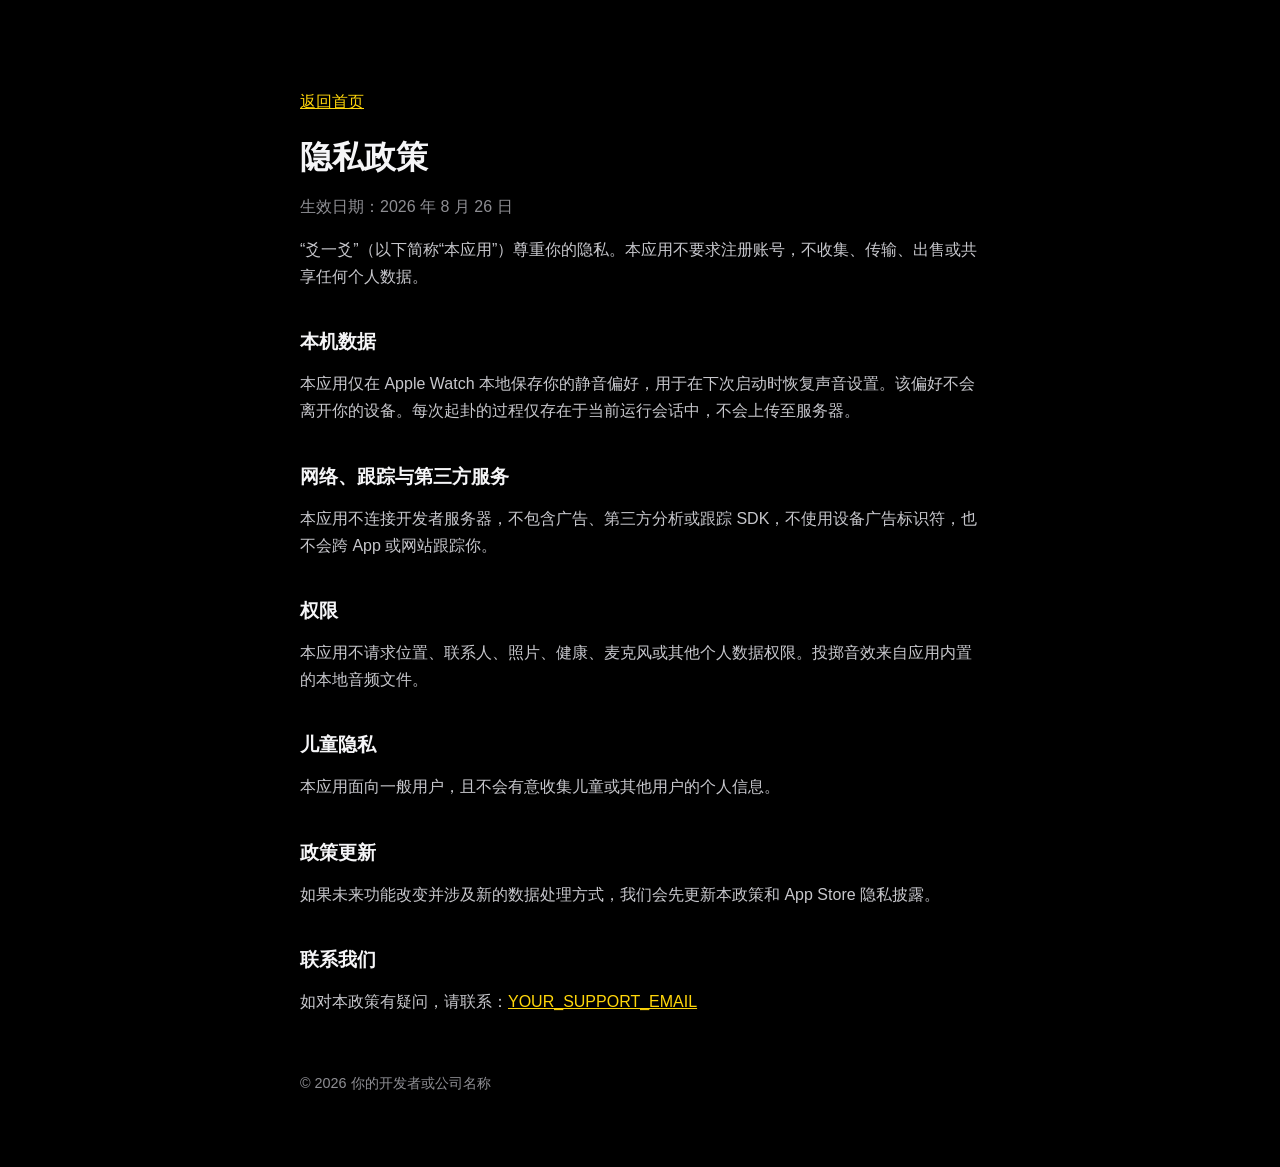
==== privacy.html @ fc65ff38 "add for publish app" ====
<!doctype html>
<html lang="zh-Hans">
<head>
  <meta charset="utf-8">
  <meta name="viewport" content="width=device-width, initial-scale=1">
  <title>隐私政策｜爻一爻</title>
  <link rel="stylesheet" href="styles.css">
</head>
<body>
  <main>
    <p><a href="index.html">返回首页</a></p>
    <h1>隐私政策</h1>
    <p class="muted">生效日期：2026 年 8 月 26 日</p>

    <p>“爻一爻”（以下简称“本应用”）尊重你的隐私。本应用不要求注册账号，不收集、传输、出售或共享任何个人数据。</p>

    <h2>本机数据</h2>
    <p>本应用仅在 Apple Watch 本地保存你的静音偏好，用于在下次启动时恢复声音设置。该偏好不会离开你的设备。每次起卦的过程仅存在于当前运行会话中，不会上传至服务器。</p>

    <h2>网络、跟踪与第三方服务</h2>
    <p>本应用不连接开发者服务器，不包含广告、第三方分析或跟踪 SDK，不使用设备广告标识符，也不会跨 App 或网站跟踪你。</p>

    <h2>权限</h2>
    <p>本应用不请求位置、联系人、照片、健康、麦克风或其他个人数据权限。投掷音效来自应用内置的本地音频文件。</p>

    <h2>儿童隐私</h2>
    <p>本应用面向一般用户，且不会有意收集儿童或其他用户的个人信息。</p>

    <h2>政策更新</h2>
    <p>如果未来功能改变并涉及新的数据处理方式，我们会先更新本政策和 App Store 隐私披露。</p>

    <h2>联系我们</h2>
    <p>如对本政策有疑问，请联系：<a href="mailto:YOUR_SUPPORT_EMAIL">YOUR_SUPPORT_EMAIL</a></p>

    <footer>© 2026 你的开发者或公司名称</footer>
  </main>
</body>
</html>
---- styles.css ----
:root {
  color-scheme: dark;
  font-family: -apple-system, BlinkMacSystemFont, "PingFang SC", "Noto Sans CJK SC", sans-serif;
  background: #000;
  color: #f5f5f7;
}

* { box-sizing: border-box; }

body {
  margin: 0;
  background: #000;
  color: #f5f5f7;
  line-height: 1.7;
}

main {
  width: min(680px, calc(100% - 40px));
  margin: 0 auto;
  padding: 72px 0;
}

h1, h2 { line-height: 1.25; }
h1 { margin-bottom: 8px; }
h2 { margin-top: 40px; font-size: 1.2rem; }
p, li { color: #c7c7cc; }
a { color: #ffd60a; }
.mark { color: #ffd60a; }
.muted { color: #8e8e93; }
nav { display: flex; gap: 20px; margin-top: 28px; }
footer { margin-top: 56px; font-size: .9rem; color: #8e8e93; }
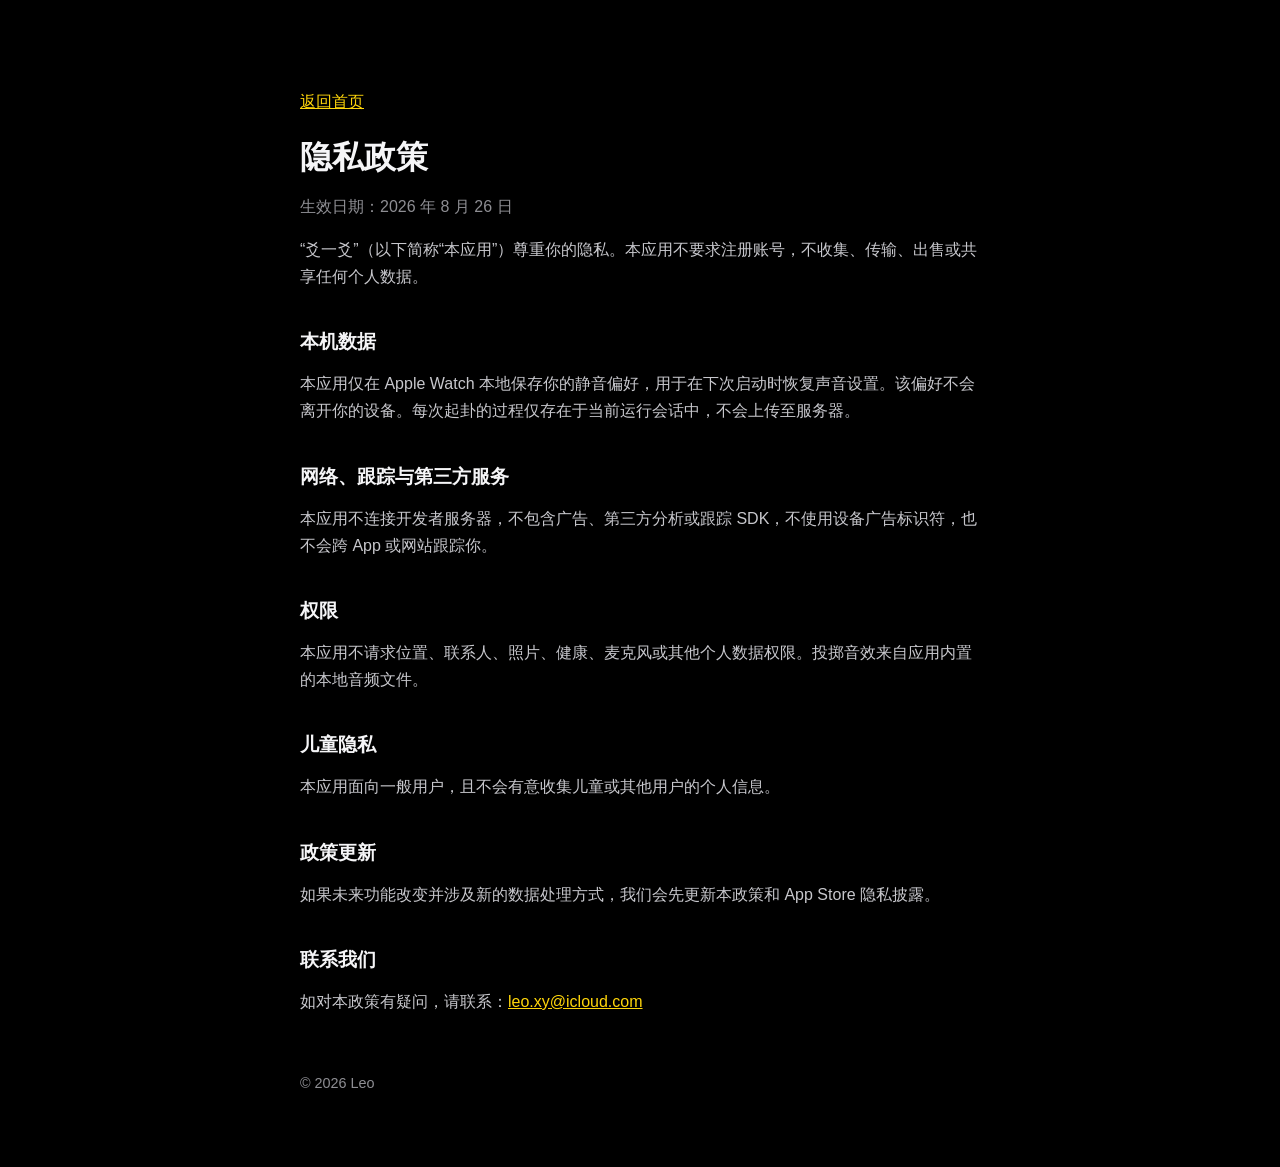
==== commit 077559eb: "Complete privacy page contact details" ====
--- a/privacy.html
+++ b/privacy.html
@@ -30,9 +30,9 @@
     <p>如果未来功能改变并涉及新的数据处理方式，我们会先更新本政策和 App Store 隐私披露。</p>
 
     <h2>联系我们</h2>
-    <p>如对本政策有疑问，请联系：<a href="mailto:YOUR_SUPPORT_EMAIL">YOUR_SUPPORT_EMAIL</a></p>
+    <p>如对本政策有疑问，请联系：<a href="mailto:leo.xy@icloud.com">leo.xy@icloud.com</a></p>
 
-    <footer>© 2026 你的开发者或公司名称</footer>
+    <footer>© 2026 Leo</footer>
   </main>
 </body>
 </html>
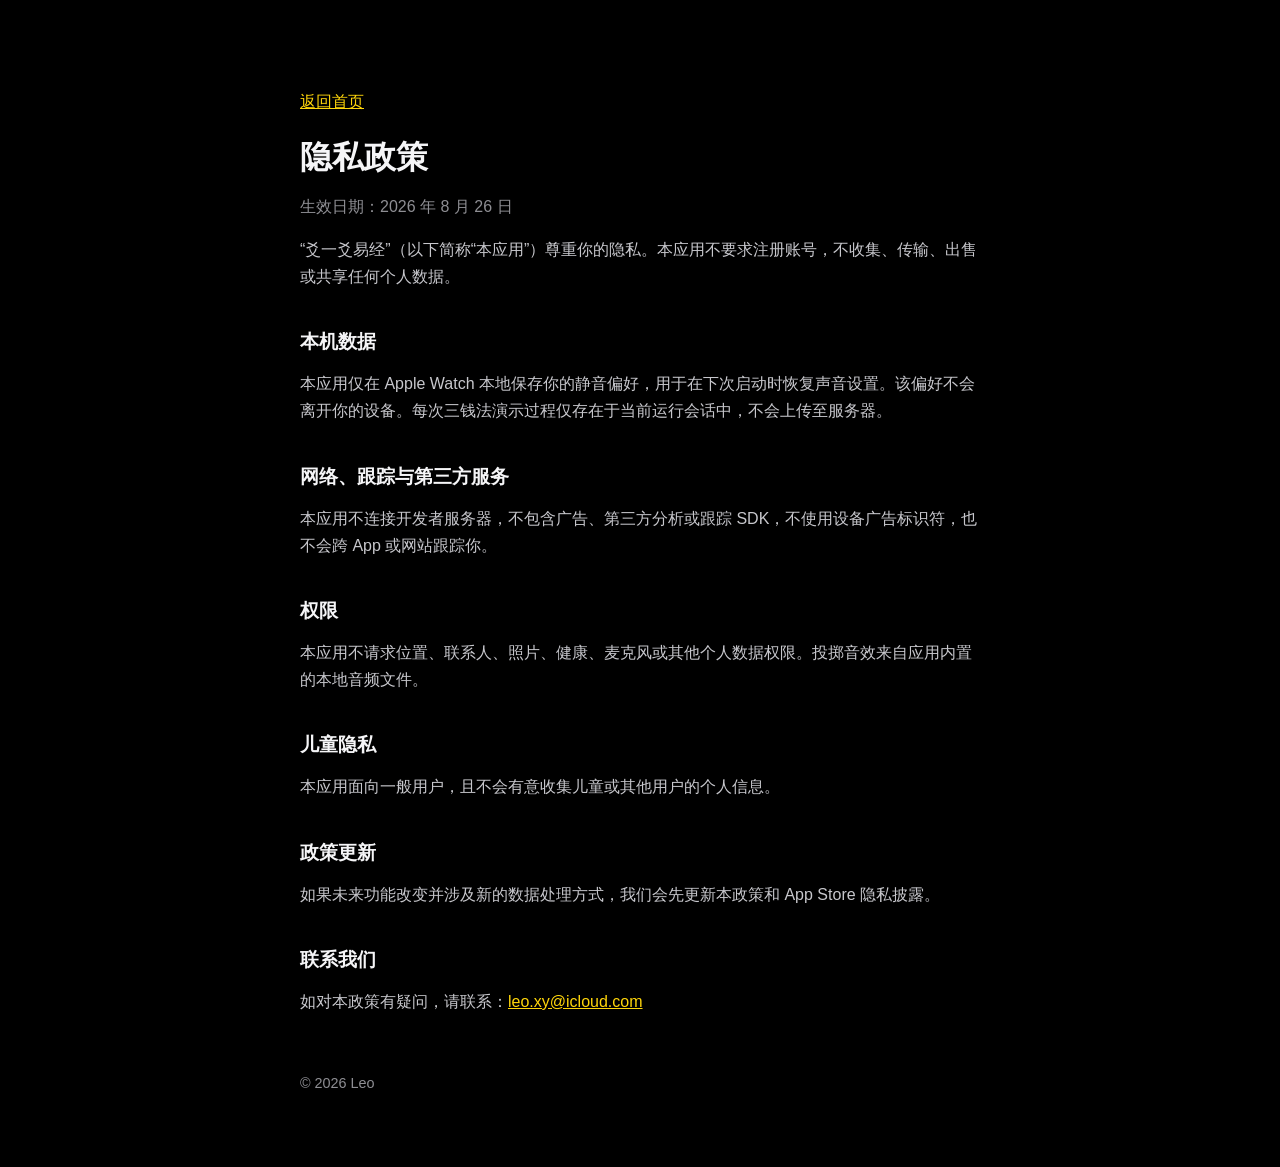
==== commit 1cc9cfee: "Align support site with Yao Yi Yao Jing name" ====
--- a/privacy.html
+++ b/privacy.html
@@ -3,7 +3,7 @@
 <head>
   <meta charset="utf-8">
   <meta name="viewport" content="width=device-width, initial-scale=1">
-  <title>隐私政策｜爻一爻</title>
+  <title>隐私政策｜爻一爻易经</title>
   <link rel="stylesheet" href="styles.css">
 </head>
 <body>
@@ -12,10 +12,10 @@
     <h1>隐私政策</h1>
     <p class="muted">生效日期：2026 年 8 月 26 日</p>
 
-    <p>“爻一爻”（以下简称“本应用”）尊重你的隐私。本应用不要求注册账号，不收集、传输、出售或共享任何个人数据。</p>
+    <p>“爻一爻易经”（以下简称“本应用”）尊重你的隐私。本应用不要求注册账号，不收集、传输、出售或共享任何个人数据。</p>
 
     <h2>本机数据</h2>
-    <p>本应用仅在 Apple Watch 本地保存你的静音偏好，用于在下次启动时恢复声音设置。该偏好不会离开你的设备。每次起卦的过程仅存在于当前运行会话中，不会上传至服务器。</p>
+    <p>本应用仅在 Apple Watch 本地保存你的静音偏好，用于在下次启动时恢复声音设置。该偏好不会离开你的设备。每次三钱法演示过程仅存在于当前运行会话中，不会上传至服务器。</p>
 
     <h2>网络、跟踪与第三方服务</h2>
     <p>本应用不连接开发者服务器，不包含广告、第三方分析或跟踪 SDK，不使用设备广告标识符，也不会跨 App 或网站跟踪你。</p>
